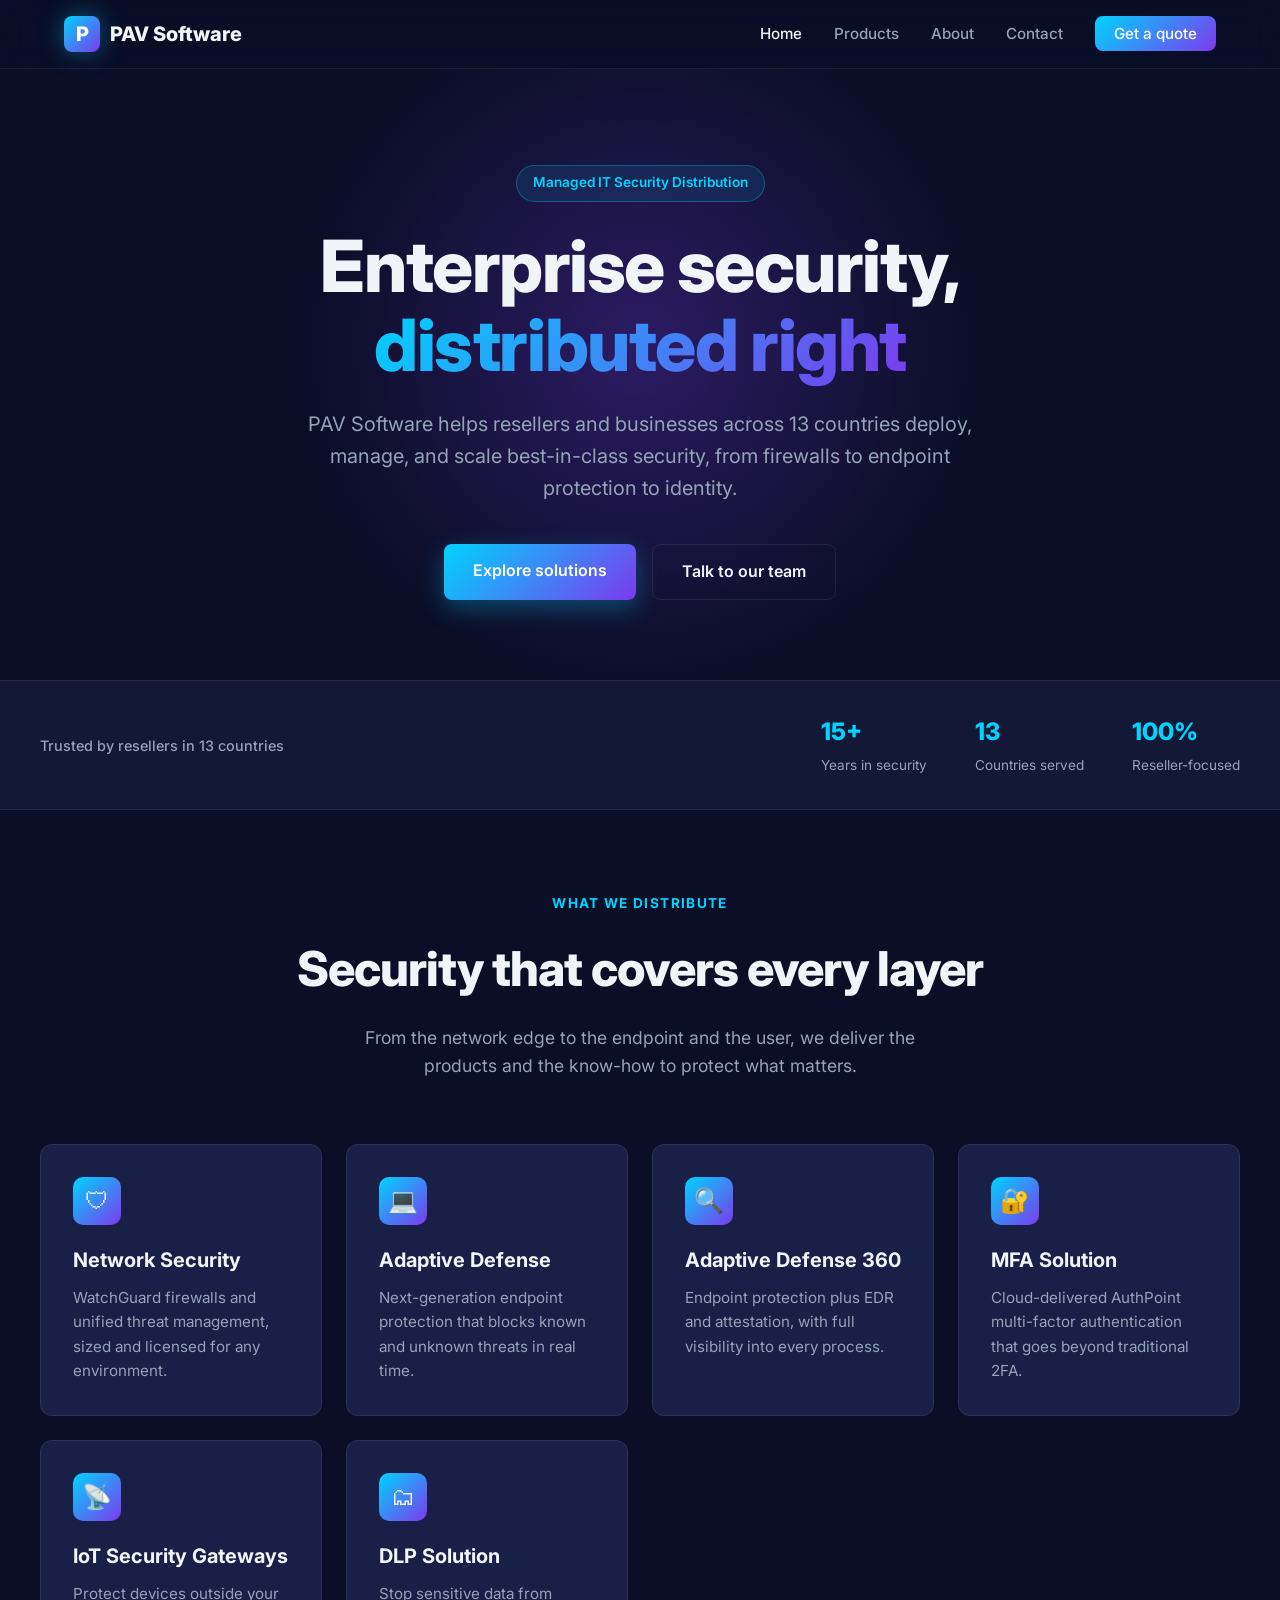
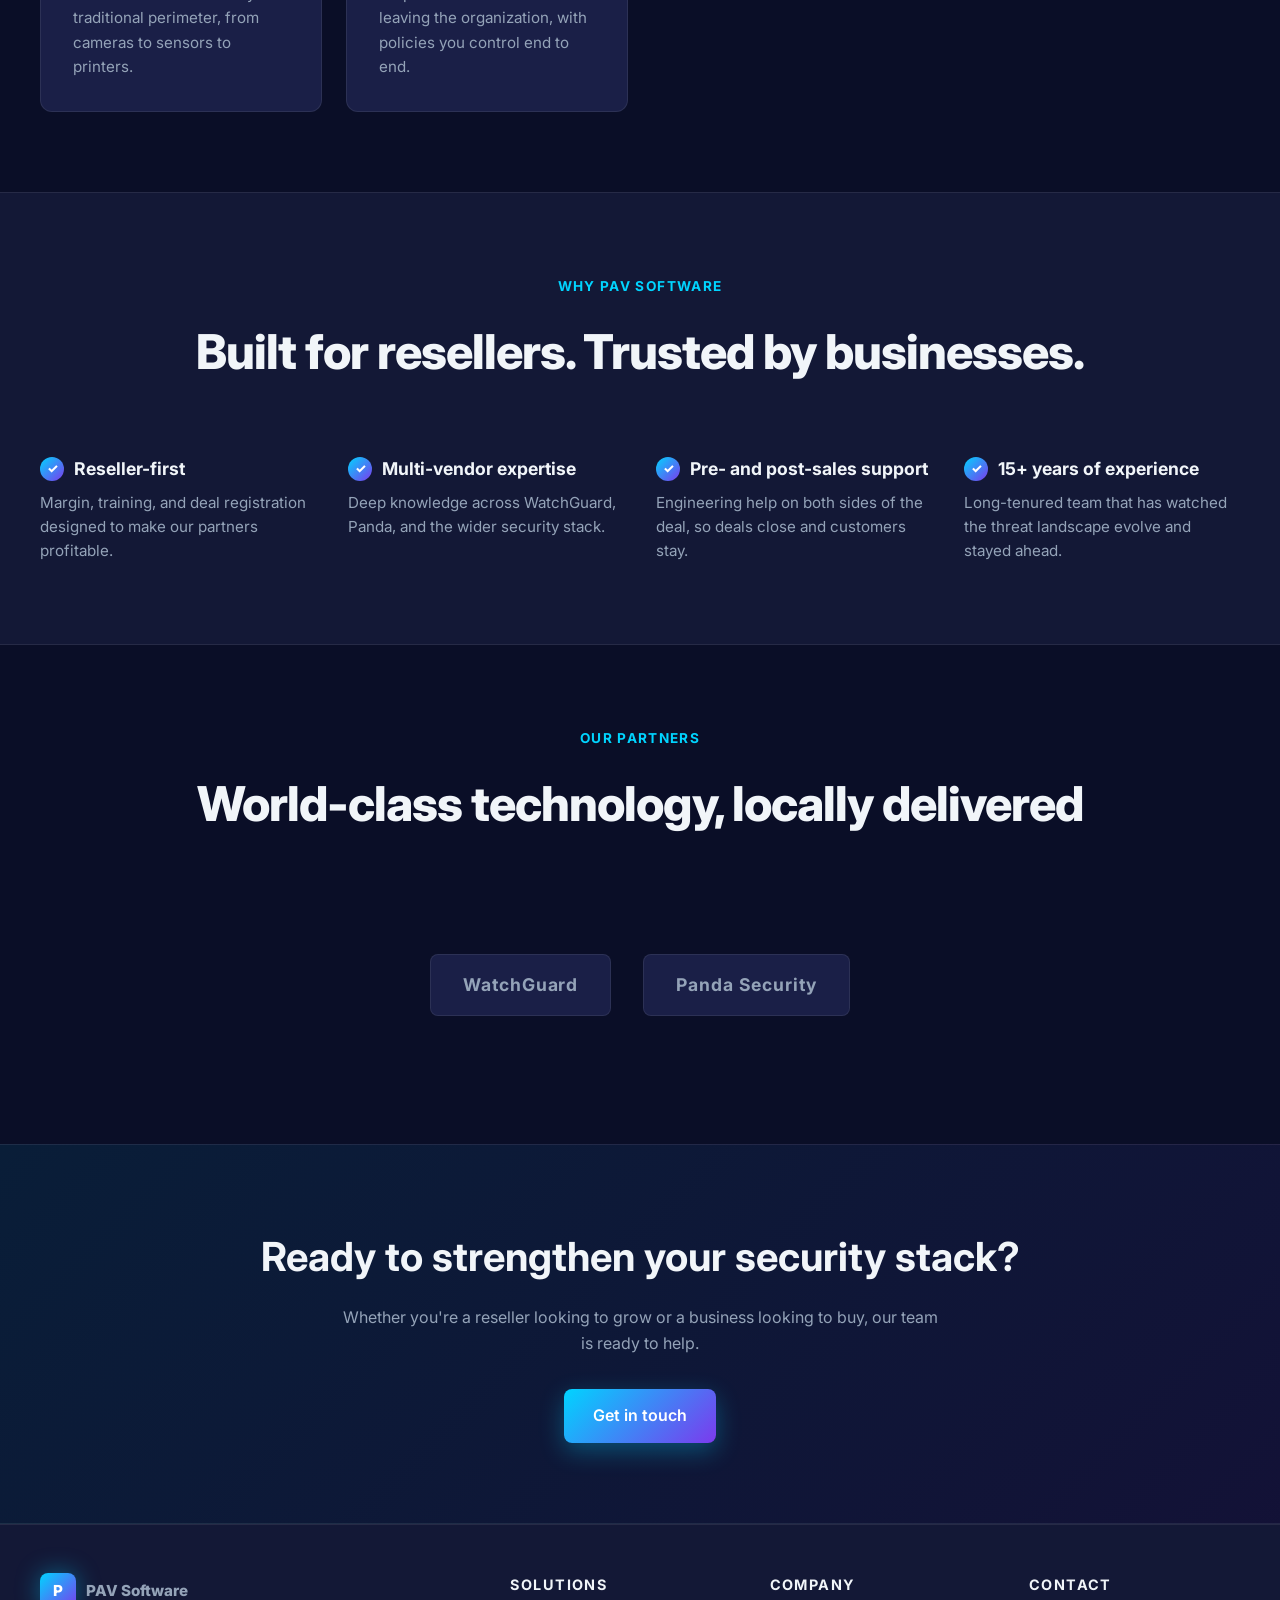
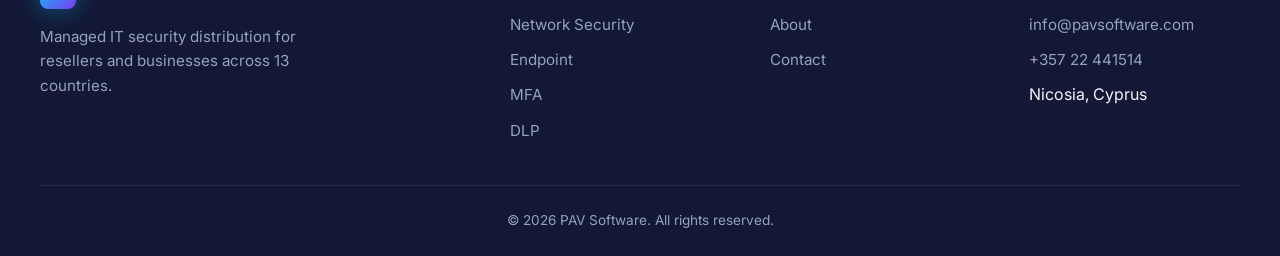
==== index.html @ 7cd7a6ce "Add home page" ====
<!DOCTYPE html><html lang="en"><head><meta charset="UTF-8"><meta name="viewport" content="width=device-width,initial-scale=1.0"><title>PAV Software - Enterprise Security Distribution</title><meta name="description" content="PAV Software is a managed IT security distributor helping resellers deliver world-class protection to businesses across 13 countries."><link rel="preconnect" href="https://fonts.googleapis.com"><link rel="preconnect" href="https://fonts.gstatic.com" crossorigin><link href="https://fonts.googleapis.com/css2?family=Inter:wght@400;500;600;700;800&display=swap" rel="stylesheet"><link rel="stylesheet" href="assets/style.css"></head><body><nav class="nav"><div class="nav-inner"><a href="index.html" class="brand"><span class="brand-mark">P</span><span>PAV Software</span></a><button class="nav-toggle" aria-label="Toggle menu">☰</button><ul class="nav-links"><li><a href="index.html" class="active">Home</a></li><li><a href="products.html">Products</a></li><li><a href="about.html">About</a></li><li><a href="contact.html">Contact</a></li><li><a href="contact.html" class="nav-cta">Get a quote</a></li></ul></div></nav><header class="hero"><div class="hero-content"><span class="hero-eyebrow">Managed IT Security Distribution</span><h1>Enterprise security, <span class="grad">distributed right</span></h1><p>PAV Software helps resellers and businesses across 13 countries deploy, manage, and scale best-in-class security, from firewalls to endpoint protection to identity.</p><div class="hero-cta"><a href="products.html" class="btn btn-primary">Explore solutions</a><a href="contact.html" class="btn btn-secondary">Talk to our team</a></div></div></header><section class="trust"><div class="trust-inner"><span class="trust-label">Trusted by resellers in 13 countries</span><div class="trust-stats"><div class="trust-stat"><strong>15+</strong><span>Years in security</span></div><div class="trust-stat"><strong>13</strong><span>Countries served</span></div><div class="trust-stat"><strong>100%</strong><span>Reseller-focused</span></div></div></div></section><section class="section"><div class="section-inner"><div class="section-head"><span class="section-eyebrow">What we distribute</span><h2>Security that covers every layer</h2><p class="section-sub">From the network edge to the endpoint and the user, we deliver the products and the know-how to protect what matters.</p></div><div class="grid"><div class="card"><div class="card-icon">🛡</div><h3>Network Security</h3><p>WatchGuard firewalls and unified threat management, sized and licensed for any environment.</p></div><div class="card"><div class="card-icon">💻</div><h3>Adaptive Defense</h3><p>Next-generation endpoint protection that blocks known and unknown threats in real time.</p></div><div class="card"><div class="card-icon">🔍</div><h3>Adaptive Defense 360</h3><p>Endpoint protection plus EDR and attestation, with full visibility into every process.</p></div><div class="card"><div class="card-icon">🔐</div><h3>MFA Solution</h3><p>Cloud-delivered AuthPoint multi-factor authentication that goes beyond traditional 2FA.</p></div><div class="card"><div class="card-icon">📡</div><h3>IoT Security Gateways</h3><p>Protect devices outside your traditional perimeter, from cameras to sensors to printers.</p></div><div class="card"><div class="card-icon">🗂</div><h3>DLP Solution</h3><p>Stop sensitive data from leaving the organization, with policies you control end to end.</p></div></div></div></section><section class="section why"><div class="section-inner"><div class="section-head"><span class="section-eyebrow">Why PAV Software</span><h2>Built for resellers. Trusted by businesses.</h2></div><div class="why-list"><div class="why-item"><h4><span class="check">✓</span> Reseller-first</h4><p>Margin, training, and deal registration designed to make our partners profitable.</p></div><div class="why-item"><h4><span class="check">✓</span> Multi-vendor expertise</h4><p>Deep knowledge across WatchGuard, Panda, and the wider security stack.</p></div><div class="why-item"><h4><span class="check">✓</span> Pre- and post-sales support</h4><p>Engineering help on both sides of the deal, so deals close and customers stay.</p></div><div class="why-item"><h4><span class="check">✓</span> 15+ years of experience</h4><p>Long-tenured team that has watched the threat landscape evolve and stayed ahead.</p></div></div></div></section><section class="section"><div class="section-inner"><div class="section-head"><span class="section-eyebrow">Our partners</span><h2>World-class technology, locally delivered</h2></div><div class="partners"><div class="partner">WatchGuard</div><div class="partner">Panda Security</div></div></div></section><section class="cta-banner"><h2>Ready to strengthen your security stack?</h2><p>Whether you're a reseller looking to grow or a business looking to buy, our team is ready to help.</p><a href="contact.html" class="btn btn-primary">Get in touch</a></section><footer class="footer"><div class="footer-inner"><div class="footer-brand"><a href="index.html" class="brand"><span class="brand-mark">P</span><span>PAV Software</span></a><p>Managed IT security distribution for resellers and businesses across 13 countries.</p></div><div><h4>Solutions</h4><ul><li><a href="products.html#network">Network Security</a></li><li><a href="products.html#endpoint">Endpoint</a></li><li><a href="products.html#mfa">MFA</a></li><li><a href="products.html#dlp">DLP</a></li></ul></div><div><h4>Company</h4><ul><li><a href="about.html">About</a></li><li><a href="contact.html">Contact</a></li></ul></div><div><h4>Contact</h4><ul><li><a href="mailto:info@pavsoftware.com">info@pavsoftware.com</a></li><li><a href="tel:+35722441514">+357 22 441514</a></li><li>Nicosia, Cyprus</li></ul></div></div><div class="footer-bottom">© 2026 PAV Software. All rights reserved.</div></footer><script src="assets/script.js"></script></body></html>
---- assets/style.css ----
:root{--bg:#0a0e27;--bg2:#131836;--surface:#1a1f47;--primary:#00d4ff;--secondary:#7c3aed;--accent:#ff3d8a;--text:#f1f5f9;--muted:#94a3b8;--border:rgba(255,255,255,.08);--gradient:linear-gradient(135deg,#00d4ff 0%,#7c3aed 100%);--radius:12px}*{box-sizing:border-box;margin:0;padding:0}html{scroll-behavior:smooth}body{font-family:Inter,-apple-system,BlinkMacSystemFont,sans-serif;background:var(--bg);color:var(--text);line-height:1.6;overflow-x:hidden}a{color:var(--primary);text-decoration:none;transition:color .2s}a:hover{color:var(--secondary)}.nav{position:sticky;top:0;z-index:100;background:rgba(10,14,39,.85);backdrop-filter:blur(12px);border-bottom:1px solid var(--border)}.nav-inner{max-width:1200px;margin:0 auto;padding:1rem 1.5rem;display:flex;align-items:center;justify-content:space-between}.brand{display:flex;align-items:center;gap:.6rem;font-weight:800;font-size:1.25rem;color:var(--text)}.brand-mark{width:36px;height:36px;background:var(--gradient);border-radius:8px;display:grid;place-items:center;font-weight:800;color:#fff;box-shadow:0 0 24px rgba(0,212,255,.4)}.nav-links{display:flex;gap:2rem;align-items:center;list-style:none}.nav-links a{color:var(--muted);font-weight:500;font-size:.95rem;transition:color .2s}.nav-links a:hover,.nav-links a.active{color:var(--text)}.nav-cta{background:var(--gradient);color:#fff!important;padding:.5rem 1.2rem;border-radius:8px;font-weight:600}.nav-toggle{display:none;background:none;border:none;color:var(--text);font-size:1.5rem;cursor:pointer}.hero{position:relative;padding:6rem 1.5rem 5rem;text-align:center;overflow:hidden}.hero::before{content:'';position:absolute;top:-20%;left:50%;transform:translateX(-50%);width:800px;height:800px;background:radial-gradient(circle,rgba(124,58,237,.3) 0%,transparent 60%);z-index:0}.hero-content{position:relative;z-index:1;max-width:900px;margin:0 auto}.hero-eyebrow{display:inline-block;padding:.4rem 1rem;background:rgba(0,212,255,.1);border:1px solid rgba(0,212,255,.3);border-radius:999px;font-size:.85rem;font-weight:600;color:var(--primary);margin-bottom:1.5rem}.hero h1{font-size:clamp(2.5rem,6vw,4.5rem);font-weight:800;line-height:1.1;letter-spacing:-.02em;margin-bottom:1.5rem}.hero h1 .grad{background:var(--gradient);-webkit-background-clip:text;-webkit-text-fill-color:transparent;background-clip:text}.hero p{font-size:1.25rem;color:var(--muted);max-width:700px;margin:0 auto 2.5rem}.hero-cta{display:flex;gap:1rem;justify-content:center;flex-wrap:wrap}.btn{display:inline-block;padding:.9rem 1.8rem;border-radius:8px;font-weight:600;font-size:1rem;transition:transform .2s,box-shadow .2s;cursor:pointer;border:none}.btn-primary{background:var(--gradient);color:#fff;box-shadow:0 8px 24px rgba(0,212,255,.3)}.btn-primary:hover{transform:translateY(-2px);color:#fff}.btn-secondary{background:0 0;color:var(--text);border:1px solid var(--border)}.btn-secondary:hover{background:var(--surface);color:var(--text)}.trust{padding:2rem 1.5rem;border-top:1px solid var(--border);border-bottom:1px solid var(--border);background:var(--bg2)}.trust-inner{max-width:1200px;margin:0 auto;display:flex;justify-content:space-between;align-items:center;flex-wrap:wrap;gap:1.5rem}.trust-label{color:var(--muted);font-size:.9rem;font-weight:500}.trust-stats{display:flex;gap:3rem;flex-wrap:wrap}.trust-stat strong{color:var(--primary);font-size:1.5rem;font-weight:800;display:block}.trust-stat span{color:var(--muted);font-size:.85rem}.section{padding:5rem 1.5rem}.section-inner{max-width:1200px;margin:0 auto}.section-head{text-align:center;margin-bottom:4rem}.section-eyebrow{display:inline-block;font-size:.85rem;font-weight:700;color:var(--primary);text-transform:uppercase;letter-spacing:.1em;margin-bottom:1rem}.section h2{font-size:clamp(2rem,4vw,3rem);font-weight:800;letter-spacing:-.02em;margin-bottom:1rem}.section-sub{font-size:1.1rem;color:var(--muted);max-width:600px;margin:0 auto}.grid{display:grid;grid-template-columns:repeat(auto-fit,minmax(280px,1fr));gap:1.5rem}.card{background:var(--surface);border:1px solid var(--border);border-radius:var(--radius);padding:2rem;transition:transform .2s,border-color .2s}.card:hover{transform:translateY(-4px);border-color:rgba(0,212,255,.3)}.card-icon{width:48px;height:48px;background:var(--gradient);border-radius:10px;display:grid;place-items:center;font-size:1.5rem;margin-bottom:1.2rem}.card h3{font-size:1.25rem;margin-bottom:.6rem}.card p{color:var(--muted);font-size:.95rem}.why{background:var(--bg2);border-top:1px solid var(--border);border-bottom:1px solid var(--border)}.why-list{display:grid;grid-template-columns:repeat(auto-fit,minmax(220px,1fr));gap:2rem}.why-item h4{font-size:1.1rem;margin-bottom:.5rem;display:flex;align-items:center;gap:.6rem}.why-item .check{width:24px;height:24px;background:var(--gradient);border-radius:50%;display:inline-grid;place-items:center;color:#fff;font-size:.8rem;font-weight:800;flex-shrink:0}.why-item p{color:var(--muted);font-size:.95rem}.partners{display:flex;gap:2rem;justify-content:center;align-items:center;flex-wrap:wrap;padding:3rem 0}.partner{padding:1rem 2rem;background:var(--surface);border:1px solid var(--border);border-radius:8px;font-weight:700;font-size:1.1rem;color:var(--muted);letter-spacing:.05em}.cta-banner{padding:5rem 1.5rem;text-align:center;background:linear-gradient(135deg,rgba(0,212,255,.08),rgba(124,58,237,.08));border-top:1px solid var(--border);border-bottom:1px solid var(--border)}.cta-banner h2{font-size:clamp(1.8rem,4vw,2.5rem);margin-bottom:1rem}.cta-banner p{color:var(--muted);max-width:600px;margin:0 auto 2rem}.footer{background:var(--bg2);border-top:1px solid var(--border);padding:3rem 1.5rem 1.5rem}.footer-inner{max-width:1200px;margin:0 auto;display:grid;grid-template-columns:2fr 1fr 1fr 1fr;gap:3rem;margin-bottom:2rem}.footer-brand p{color:var(--muted);margin-top:1rem;max-width:300px;font-size:.95rem}.footer h4{font-size:.9rem;text-transform:uppercase;letter-spacing:.1em;margin-bottom:1rem;color:var(--text)}.footer ul{list-style:none}.footer li{margin-bottom:.6rem}.footer a{color:var(--muted);font-size:.95rem}.footer a:hover{color:var(--primary)}.footer-bottom{max-width:1200px;margin:0 auto;padding-top:1.5rem;border-top:1px solid var(--border);text-align:center;color:var(--muted);font-size:.85rem}.page-header{padding:5rem 1.5rem 3rem;text-align:center;background:linear-gradient(180deg,var(--bg2) 0%,var(--bg) 100%);border-bottom:1px solid var(--border)}.page-header h1{font-size:clamp(2.2rem,5vw,3.5rem);font-weight:800;letter-spacing:-.02em;margin-bottom:1rem}.page-header p{color:var(--muted);max-width:700px;margin:0 auto;font-size:1.1rem}.contact-grid{display:grid;grid-template-columns:1fr 1fr;gap:3rem;align-items:start}.contact-info{display:flex;flex-direction:column;gap:1.5rem}.contact-item{display:flex;gap:1rem;align-items:flex-start;padding:1.2rem;background:var(--surface);border:1px solid var(--border);border-radius:var(--radius)}.contact-icon{width:40px;height:40px;background:var(--gradient);border-radius:8px;display:grid;place-items:center;flex-shrink:0}.contact-item h4{font-size:.95rem;margin-bottom:.3rem}.contact-item p{color:var(--muted);font-size:.9rem}.contact-form{background:var(--surface);border:1px solid var(--border);border-radius:var(--radius);padding:2rem}.form-group{margin-bottom:1.2rem}.form-group label{display:block;font-size:.9rem;font-weight:500;margin-bottom:.4rem;color:var(--muted)}.form-group input,.form-group textarea,.form-group select{width:100%;padding:.7rem .9rem;background:var(--bg);border:1px solid var(--border);border-radius:8px;color:var(--text);font-family:inherit;font-size:.95rem;transition:border-color .2s}.form-group input:focus,.form-group textarea:focus,.form-group select:focus{outline:0;border-color:var(--primary)}.form-group textarea{min-height:120px;resize:vertical}.form-submit{width:100%}.about-grid{display:grid;grid-template-columns:1fr 1fr;gap:3rem;align-items:center}.about-text h2{font-size:2.2rem;margin-bottom:1.5rem}.about-text p{color:var(--muted);margin-bottom:1rem}.about-stats{display:grid;grid-template-columns:1fr 1fr;gap:1rem;margin-top:2rem}.about-stat{padding:1.5rem;background:var(--surface);border:1px solid var(--border);border-radius:var(--radius);text-align:center}.about-stat strong{display:block;font-size:2rem;font-weight:800;background:var(--gradient);-webkit-background-clip:text;-webkit-text-fill-color:transparent;background-clip:text}.about-stat span{color:var(--muted);font-size:.9rem}.values-grid{display:grid;grid-template-columns:repeat(auto-fit,minmax(220px,1fr));gap:1.5rem}.value{text-align:center;padding:2rem 1.5rem}.value-icon{width:60px;height:60px;background:var(--gradient);border-radius:50%;display:grid;place-items:center;margin:0 auto 1rem;font-size:1.5rem}.value h4{margin-bottom:.5rem}.value p{color:var(--muted);font-size:.9rem}@media (max-width:768px){.nav-links{display:none;position:absolute;top:100%;left:0;right:0;background:var(--bg2);flex-direction:column;padding:1rem;gap:1rem;border-bottom:1px solid var(--border)}.nav-links.open{display:flex}.nav-toggle{display:block}.footer-inner{grid-template-columns:1fr 1fr}.contact-grid{grid-template-columns:1fr}.about-grid{grid-template-columns:1fr}}
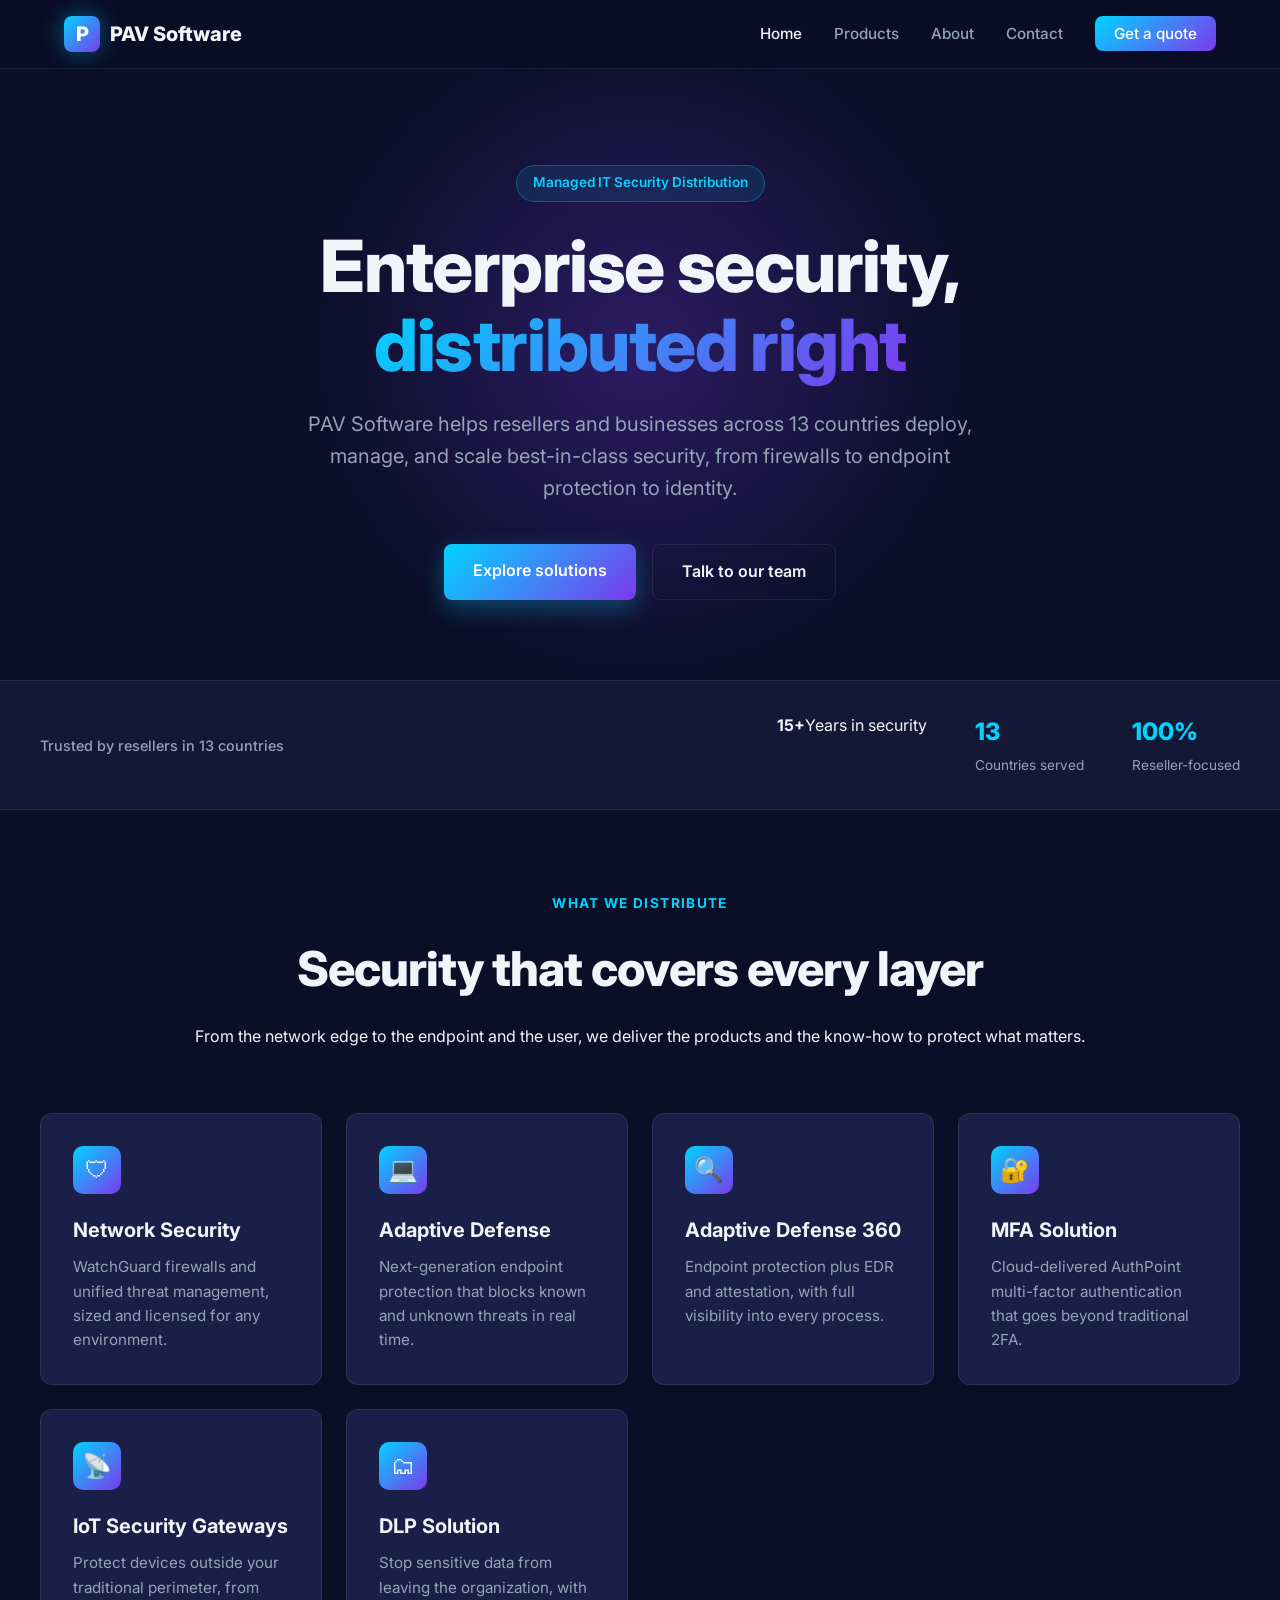
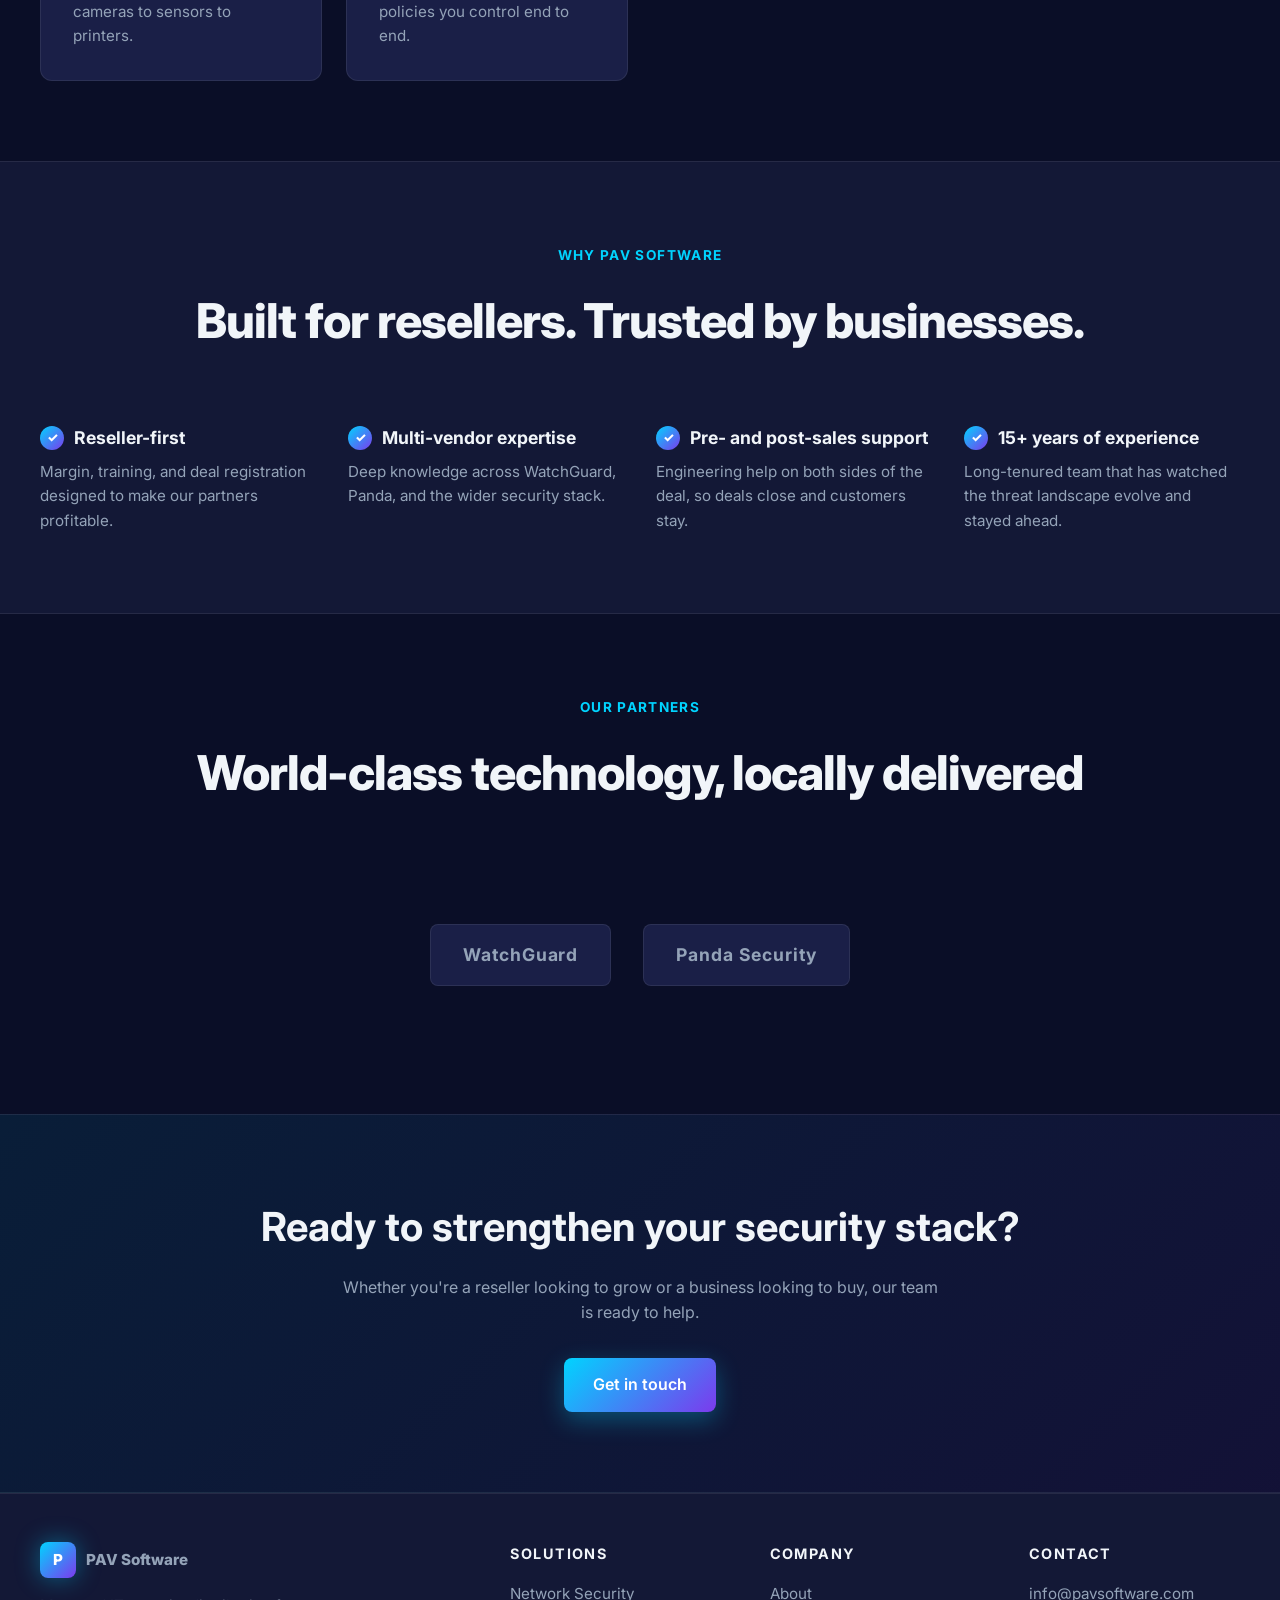
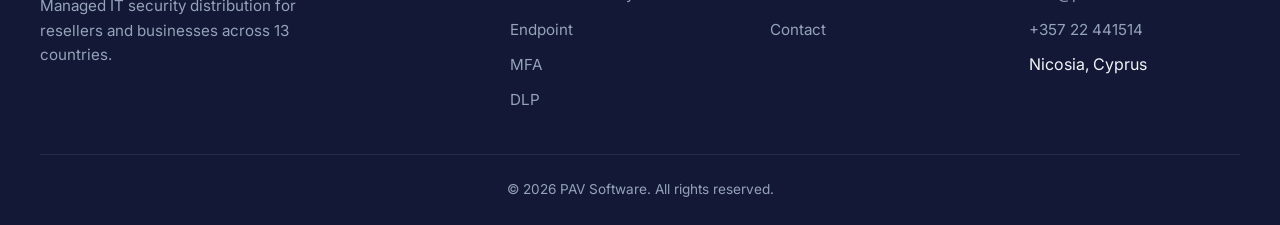
==== commit 9022c45b: "Add chat widget to index.html" ====
--- a/index.html
+++ b/index.html
@@ -1 +1,2 @@
-<!DOCTYPE html><html lang="en"><head><meta charset="UTF-8"><meta name="viewport" content="width=device-width,initial-scale=1.0"><title>PAV Software - Enterprise Security Distribution</title><meta name="description" content="PAV Software is a managed IT security distributor helping resellers deliver world-class protection to businesses across 13 countries."><link rel="preconnect" href="https://fonts.googleapis.com"><link rel="preconnect" href="https://fonts.gstatic.com" crossorigin><link href="https://fonts.googleapis.com/css2?family=Inter:wght@400;500;600;700;800&display=swap" rel="stylesheet"><link rel="stylesheet" href="assets/style.css"></head><body><nav class="nav"><div class="nav-inner"><a href="index.html" class="brand"><span class="brand-mark">P</span><span>PAV Software</span></a><button class="nav-toggle" aria-label="Toggle menu">☰</button><ul class="nav-links"><li><a href="index.html" class="active">Home</a></li><li><a href="products.html">Products</a></li><li><a href="about.html">About</a></li><li><a href="contact.html">Contact</a></li><li><a href="contact.html" class="nav-cta">Get a quote</a></li></ul></div></nav><header class="hero"><div class="hero-content"><span class="hero-eyebrow">Managed IT Security Distribution</span><h1>Enterprise security, <span class="grad">distributed right</span></h1><p>PAV Software helps resellers and businesses across 13 countries deploy, manage, and scale best-in-class security, from firewalls to endpoint protection to identity.</p><div class="hero-cta"><a href="products.html" class="btn btn-primary">Explore solutions</a><a href="contact.html" class="btn btn-secondary">Talk to our team</a></div></div></header><section class="trust"><div class="trust-inner"><span class="trust-label">Trusted by resellers in 13 countries</span><div class="trust-stats"><div class="trust-stat"><strong>15+</strong><span>Years in security</span></div><div class="trust-stat"><strong>13</strong><span>Countries served</span></div><div class="trust-stat"><strong>100%</strong><span>Reseller-focused</span></div></div></div></section><section class="section"><div class="section-inner"><div class="section-head"><span class="section-eyebrow">What we distribute</span><h2>Security that covers every layer</h2><p class="section-sub">From the network edge to the endpoint and the user, we deliver the products and the know-how to protect what matters.</p></div><div class="grid"><div class="card"><div class="card-icon">🛡</div><h3>Network Security</h3><p>WatchGuard firewalls and unified threat management, sized and licensed for any environment.</p></div><div class="card"><div class="card-icon">💻</div><h3>Adaptive Defense</h3><p>Next-generation endpoint protection that blocks known and unknown threats in real time.</p></div><div class="card"><div class="card-icon">🔍</div><h3>Adaptive Defense 360</h3><p>Endpoint protection plus EDR and attestation, with full visibility into every process.</p></div><div class="card"><div class="card-icon">🔐</div><h3>MFA Solution</h3><p>Cloud-delivered AuthPoint multi-factor authentication that goes beyond traditional 2FA.</p></div><div class="card"><div class="card-icon">📡</div><h3>IoT Security Gateways</h3><p>Protect devices outside your traditional perimeter, from cameras to sensors to printers.</p></div><div class="card"><div class="card-icon">🗂</div><h3>DLP Solution</h3><p>Stop sensitive data from leaving the organization, with policies you control end to end.</p></div></div></div></section><section class="section why"><div class="section-inner"><div class="section-head"><span class="section-eyebrow">Why PAV Software</span><h2>Built for resellers. Trusted by businesses.</h2></div><div class="why-list"><div class="why-item"><h4><span class="check">✓</span> Reseller-first</h4><p>Margin, training, and deal registration designed to make our partners profitable.</p></div><div class="why-item"><h4><span class="check">✓</span> Multi-vendor expertise</h4><p>Deep knowledge across WatchGuard, Panda, and the wider security stack.</p></div><div class="why-item"><h4><span class="check">✓</span> Pre- and post-sales support</h4><p>Engineering help on both sides of the deal, so deals close and customers stay.</p></div><div class="why-item"><h4><span class="check">✓</span> 15+ years of experience</h4><p>Long-tenured team that has watched the threat landscape evolve and stayed ahead.</p></div></div></div></section><section class="section"><div class="section-inner"><div class="section-head"><span class="section-eyebrow">Our partners</span><h2>World-class technology, locally delivered</h2></div><div class="partners"><div class="partner">WatchGuard</div><div class="partner">Panda Security</div></div></div></section><section class="cta-banner"><h2>Ready to strengthen your security stack?</h2><p>Whether you're a reseller looking to grow or a business looking to buy, our team is ready to help.</p><a href="contact.html" class="btn btn-primary">Get in touch</a></section><footer class="footer"><div class="footer-inner"><div class="footer-brand"><a href="index.html" class="brand"><span class="brand-mark">P</span><span>PAV Software</span></a><p>Managed IT security distribution for resellers and businesses across 13 countries.</p></div><div><h4>Solutions</h4><ul><li><a href="products.html#network">Network Security</a></li><li><a href="products.html#endpoint">Endpoint</a></li><li><a href="products.html#mfa">MFA</a></li><li><a href="products.html#dlp">DLP</a></li></ul></div><div><h4>Company</h4><ul><li><a href="about.html">About</a></li><li><a href="contact.html">Contact</a></li></ul></div><div><h4>Contact</h4><ul><li><a href="mailto:info@pavsoftware.com">info@pavsoftware.com</a></li><li><a href="tel:+35722441514">+357 22 441514</a></li><li>Nicosia, Cyprus</li></ul></div></div><div class="footer-bottom">© 2026 PAV Software. All rights reserved.</div></footer><script src="assets/script.js"></script></body></html>+<!DOCTYPE html><html lang="en"><head><meta charset="UTF-8"><meta name="viewport" content="width=device-width,initial-scale=1.0"><title>PAV Software - Enterprise Security Distribution</title><meta name="description" content="PAV Software is a managed IT security distributor helping resellers deliver world-class protection to businesses across 13 countries."><link rel="preconnect" href="https://fonts.googleapis.com"><link rel="preconnect" href="https://fonts.gstatic.com" crossorigin><link href="https://fonts.googleapis.com/css2?family=Inter:wght@400;500;600;700;800&display=swap" rel="stylesheet"><link rel="stylesheet" href="assets/style.css"></head><body><nav class="nav"><div class="nav-inner"><a href="index.html" class="brand"><span class="brand-mark">P</span><span>PAV Software</span></a><button class="nav-toggle" aria-label="Toggle menu">☰</button><ul class="nav-links"><li><a href="index.html" class="active">Home</a></li><li><a href="products.html">Products</a></li><li><a href="about.html">About</a></li><li><a href="contact.html">Contact</a></li><li><a href="contact.html" class="nav-cta">Get a quote</a></li></ul></div></nav><header class="hero"><div class="hero-content"><span class="hero-eyebrow">Managed IT Security Distribution</span><h1>Enterprise security, <span class="grad">distributed right</span></h1><p>PAV Software helps resellers and businesses across 13 countries deploy, manage, and scale best-in-class security, from firewalls to endpoint protection to identity.</p><div class="hero-cta"><a href="products.html" class="btn btn-primary">Explore solutions</a><a href="contact.html" class="btn btn-secondary">Talk to our team</a></div></div></header><section class="trust"><div class="trust-inner"><span class="trust-label">Trusted by resellers in 13 countries</span><div class="trust-stats"><div class="trust-sta"><strong>15+</strong><span>Years in security</span></div><div class="trust-stat"><strong>13</strong><span>Countries served</span></div><div class="trust-stat"><strong>100%</strong><span>Reseller-focused</span></div></div></div></section><section class="section"><div class="section-inner"><div class="section-head"><span class="section-eyebrow">What we distribute</span><h2>Security that covers every layer</h2><p class="section-subi">From the network edge to the endpoint and the user, we deliver the products and the know-how to protect what matters.</p></div><div class="grid"><div class="card"><div class="card-icon">🛡</div><h3>Network Security</h3><p>WatchGuard firewalls and unified threat management, sized and licensed for any environment.</p></div><div class="card"><div class="card-icon">💻</div><h3>Adaptive Defense</h3><p>Next-generation endpoint protection that blocks known and unknown threats in real time.</p></div><div class="card"><div class="card-icon">🔍</div><h3>Adaptive Defense 360</h3><p>Endpoint protection plus EDR and attestation, with full visibility into every process.</p></div><div class="card"><div class="card-icon">🔐</div><h3>MFA Solution</h3><p>Cloud-delivered AuthPoint multi-factor authentication that goes beyond traditional 2FA.</p></div><div class="card"><div class="card-icon">📡</div><h3>IoT Security Gateways</h3><p>Protect devices outside your traditional perimeter, from cameras to sensors to printers.</p></div><div class="card"><div class="card-icon">🗂</div><h3>DLP Solution</h3><p>Stop sensitive data from leaving the organization, with policies you control end to end.</p></div></div></div></section><section class="section why"><div class="section-inner"><div class="section-head"><span class="section-eyebrow">Why PAV Software</span><h2>Built for resellers. Trusted by businesses.</h2></div><div class="why-list"><div class="why-item"><h4><span class="check">✓</span> Reseller-first</h4><p>Margin, training, and deal registration designed to make our partners profitable.</p></div><div class="why-item"><h4><span class="check">✓</span> Multi-vendor expertise</h4><p>Deep knowledge across WatchGuard, Panda, and the wider security stack.</p></div><div class="why-item"><h4><span class="check">✓</span> Pre- and post-sales support</h4><p>Engineering help on both sides of the deal, so deals close and customers stay.</p></div><div class="why-item"><h4><span class="check">✓</span> 15+ years of experience</h4><p>Long-tenured team that has watched the threat landscape evolve and stayed ahead.</p></div></div></div></section><section class="section"><div class="section-inner"><div class="section-head"><span class="section-eyebrow">Our partners</span><h2>World-class technology, locally delivered</h2></div><div class="partners"><div class="partner">WatchGuard</div><div class="partner">Panda Security</div></div></div></section><section class="cta-banner"><h2>Ready to strengthen your security stack?</h2><p>Whether you're a reseller looking to grow or a business looking to buy, our team is ready to help.</p><a href="contact.html" class="btn btn-primary">Get in touch</a></section><footer class="footer"><div class="footer-inner"><div class="footer-brand"><a href="index.html" class="brand"><span class="brand-mark">P</span><span>PAV Software</span></a><p>Managed IT security distribution for resellers and businesses across 13 countries.</p></div><div><h4>Solutions</h4><ul><li><a href="products.html#network">Network Security</a></li><li><a href="products.html#endpoint">Endpoint</a></li><li><a href="products.html#mfa">MFA</a></li><li><a href="products.html#dlp">DLP</a></li></ul></div><div><h4>Company</h4><ul><li><a href="about.html">About</a></li><li><a href="contact.html">Contact</a></ul></div><div><h4>Contact</h4><ul><li><a href="mailto:info@pavsoftware.com">info@pavsoftware.com</a></li><li><a href="tel++35722441514">+357 22 441514</a></li><li>Nicosia, Cyprus</li></ul></div></div><div class="footer-bottom">© 2026 PAV Software. All rights reserved.</div></footer><script src="assets/script.js"></script>
+<script src="assets/chat.js"></script></body></html>
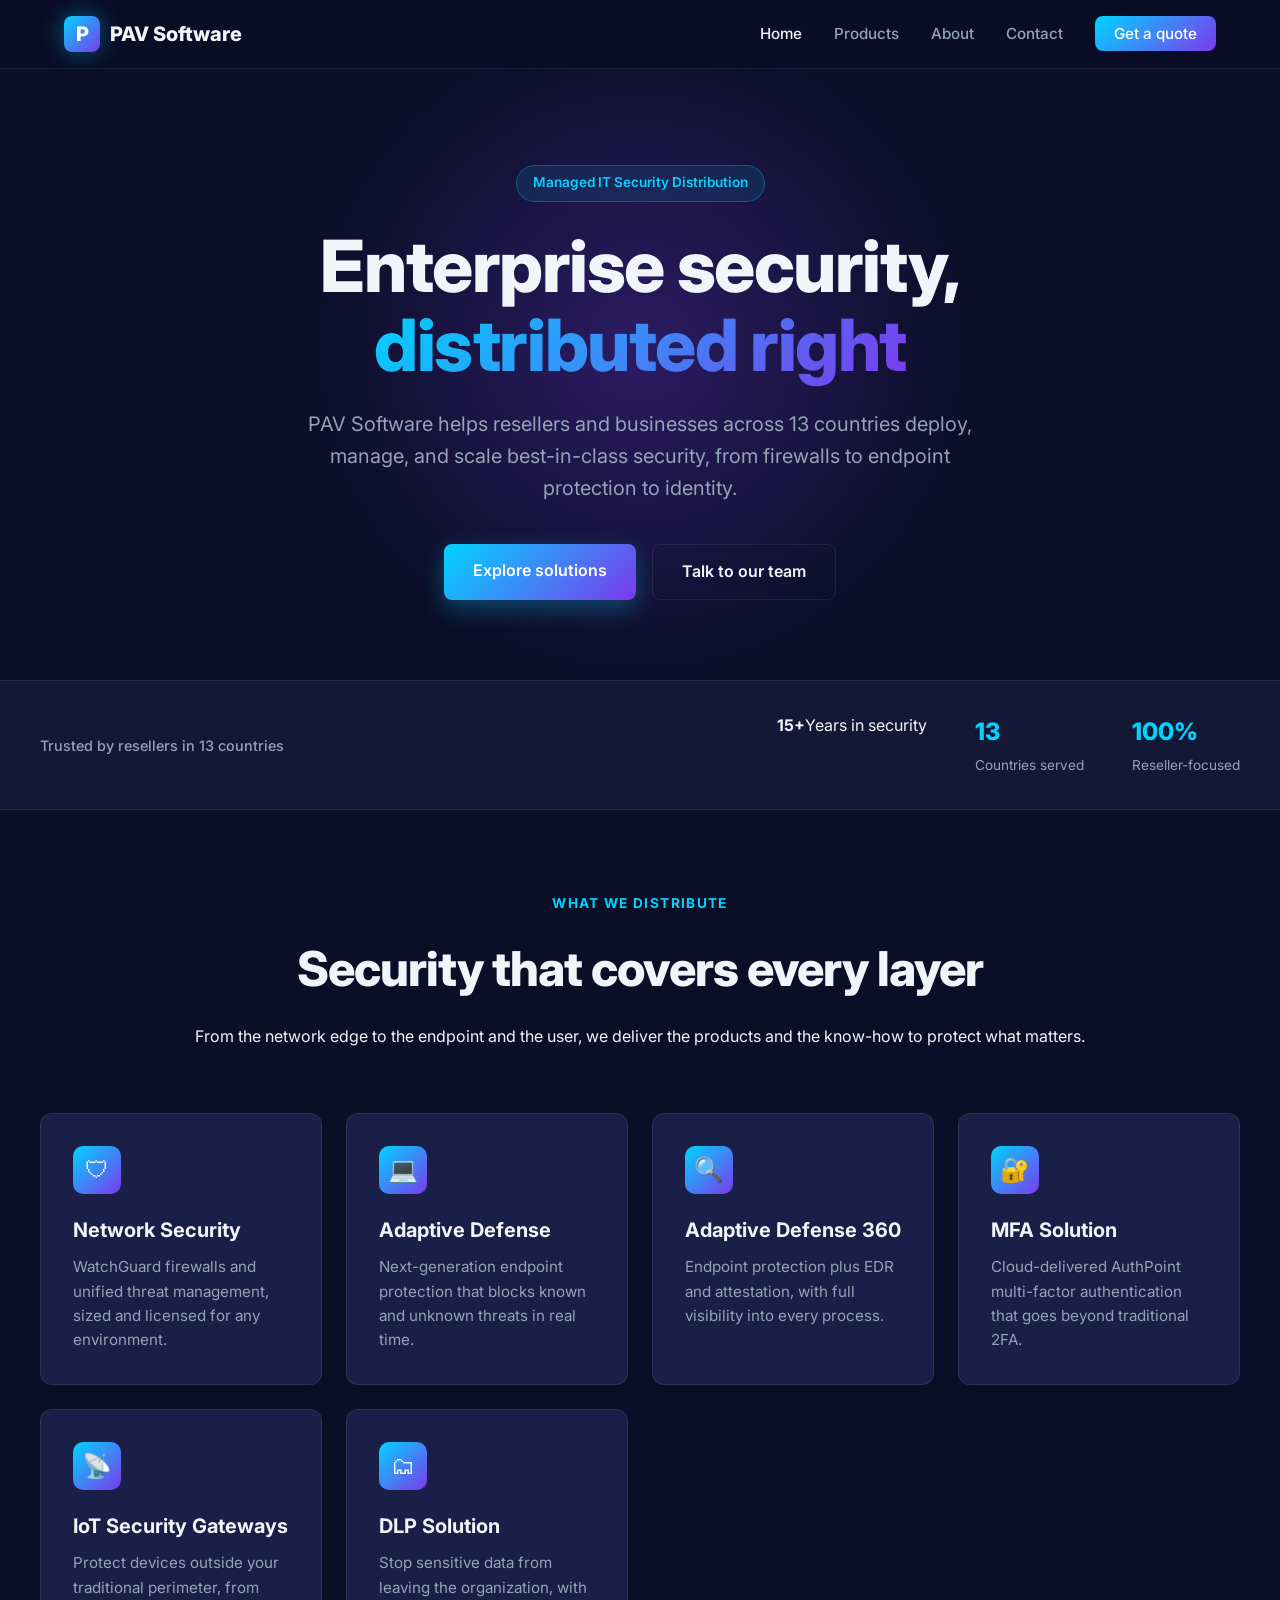
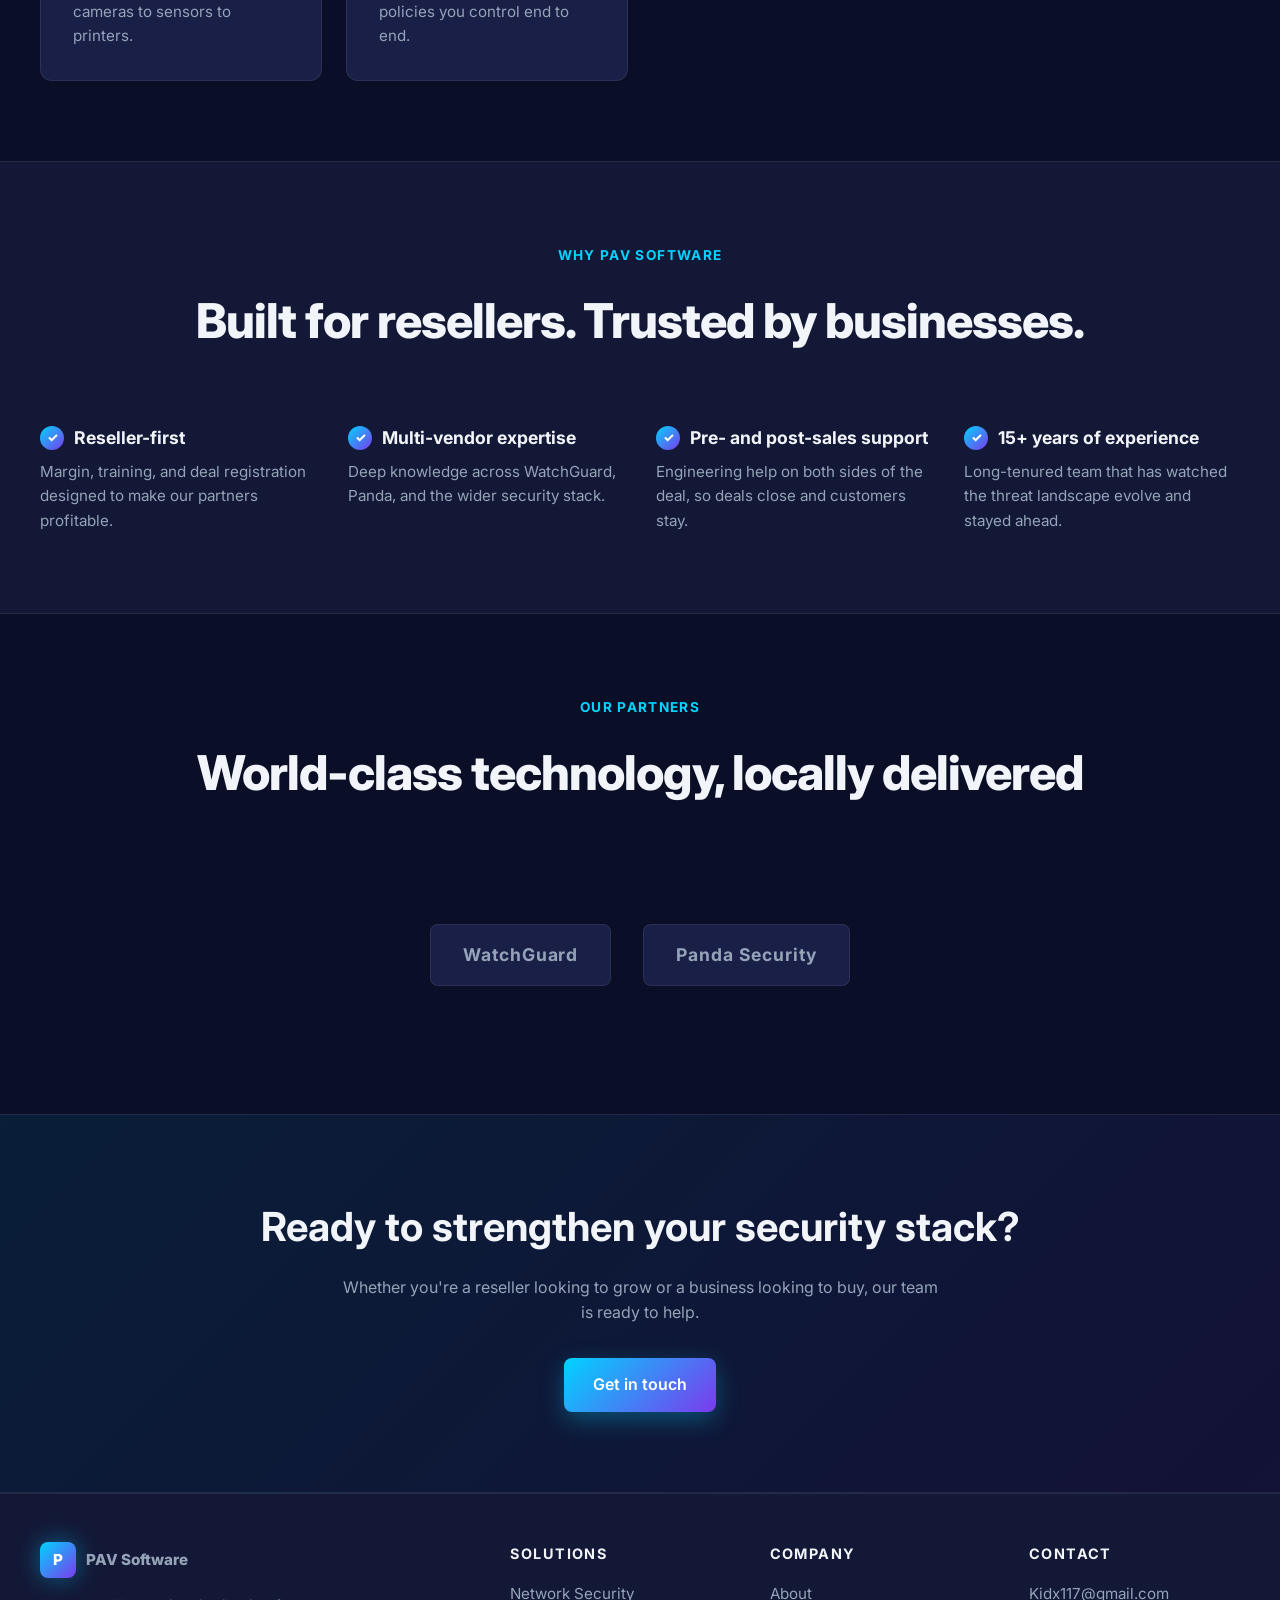
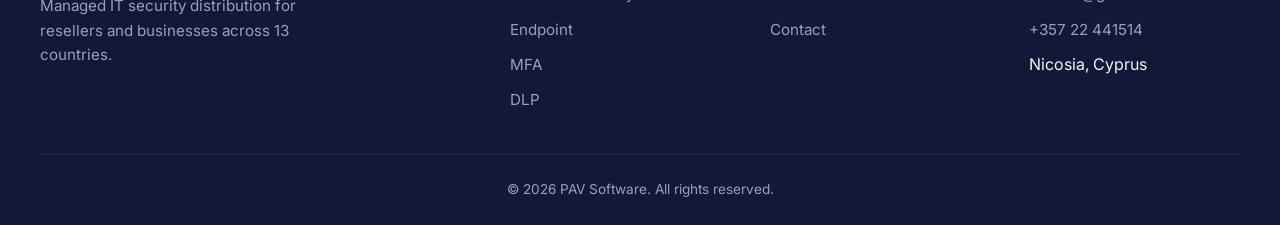
==== commit f406cd10: "Email change to Kidx117@gmail.com and drop phone/location" ====
--- a/index.html
+++ b/index.html
@@ -1,2 +1,2 @@
-<!DOCTYPE html><html lang="en"><head><meta charset="UTF-8"><meta name="viewport" content="width=device-width,initial-scale=1.0"><title>PAV Software - Enterprise Security Distribution</title><meta name="description" content="PAV Software is a managed IT security distributor helping resellers deliver world-class protection to businesses across 13 countries."><link rel="preconnect" href="https://fonts.googleapis.com"><link rel="preconnect" href="https://fonts.gstatic.com" crossorigin><link href="https://fonts.googleapis.com/css2?family=Inter:wght@400;500;600;700;800&display=swap" rel="stylesheet"><link rel="stylesheet" href="assets/style.css"></head><body><nav class="nav"><div class="nav-inner"><a href="index.html" class="brand"><span class="brand-mark">P</span><span>PAV Software</span></a><button class="nav-toggle" aria-label="Toggle menu">☰</button><ul class="nav-links"><li><a href="index.html" class="active">Home</a></li><li><a href="products.html">Products</a></li><li><a href="about.html">About</a></li><li><a href="contact.html">Contact</a></li><li><a href="contact.html" class="nav-cta">Get a quote</a></li></ul></div></nav><header class="hero"><div class="hero-content"><span class="hero-eyebrow">Managed IT Security Distribution</span><h1>Enterprise security, <span class="grad">distributed right</span></h1><p>PAV Software helps resellers and businesses across 13 countries deploy, manage, and scale best-in-class security, from firewalls to endpoint protection to identity.</p><div class="hero-cta"><a href="products.html" class="btn btn-primary">Explore solutions</a><a href="contact.html" class="btn btn-secondary">Talk to our team</a></div></div></header><section class="trust"><div class="trust-inner"><span class="trust-label">Trusted by resellers in 13 countries</span><div class="trust-stats"><div class="trust-sta"><strong>15+</strong><span>Years in security</span></div><div class="trust-stat"><strong>13</strong><span>Countries served</span></div><div class="trust-stat"><strong>100%</strong><span>Reseller-focused</span></div></div></div></section><section class="section"><div class="section-inner"><div class="section-head"><span class="section-eyebrow">What we distribute</span><h2>Security that covers every layer</h2><p class="section-subi">From the network edge to the endpoint and the user, we deliver the products and the know-how to protect what matters.</p></div><div class="grid"><div class="card"><div class="card-icon">🛡</div><h3>Network Security</h3><p>WatchGuard firewalls and unified threat management, sized and licensed for any environment.</p></div><div class="card"><div class="card-icon">💻</div><h3>Adaptive Defense</h3><p>Next-generation endpoint protection that blocks known and unknown threats in real time.</p></div><div class="card"><div class="card-icon">🔍</div><h3>Adaptive Defense 360</h3><p>Endpoint protection plus EDR and attestation, with full visibility into every process.</p></div><div class="card"><div class="card-icon">🔐</div><h3>MFA Solution</h3><p>Cloud-delivered AuthPoint multi-factor authentication that goes beyond traditional 2FA.</p></div><div class="card"><div class="card-icon">📡</div><h3>IoT Security Gateways</h3><p>Protect devices outside your traditional perimeter, from cameras to sensors to printers.</p></div><div class="card"><div class="card-icon">🗂</div><h3>DLP Solution</h3><p>Stop sensitive data from leaving the organization, with policies you control end to end.</p></div></div></div></section><section class="section why"><div class="section-inner"><div class="section-head"><span class="section-eyebrow">Why PAV Software</span><h2>Built for resellers. Trusted by businesses.</h2></div><div class="why-list"><div class="why-item"><h4><span class="check">✓</span> Reseller-first</h4><p>Margin, training, and deal registration designed to make our partners profitable.</p></div><div class="why-item"><h4><span class="check">✓</span> Multi-vendor expertise</h4><p>Deep knowledge across WatchGuard, Panda, and the wider security stack.</p></div><div class="why-item"><h4><span class="check">✓</span> Pre- and post-sales support</h4><p>Engineering help on both sides of the deal, so deals close and customers stay.</p></div><div class="why-item"><h4><span class="check">✓</span> 15+ years of experience</h4><p>Long-tenured team that has watched the threat landscape evolve and stayed ahead.</p></div></div></div></section><section class="section"><div class="section-inner"><div class="section-head"><span class="section-eyebrow">Our partners</span><h2>World-class technology, locally delivered</h2></div><div class="partners"><div class="partner">WatchGuard</div><div class="partner">Panda Security</div></div></div></section><section class="cta-banner"><h2>Ready to strengthen your security stack?</h2><p>Whether you're a reseller looking to grow or a business looking to buy, our team is ready to help.</p><a href="contact.html" class="btn btn-primary">Get in touch</a></section><footer class="footer"><div class="footer-inner"><div class="footer-brand"><a href="index.html" class="brand"><span class="brand-mark">P</span><span>PAV Software</span></a><p>Managed IT security distribution for resellers and businesses across 13 countries.</p></div><div><h4>Solutions</h4><ul><li><a href="products.html#network">Network Security</a></li><li><a href="products.html#endpoint">Endpoint</a></li><li><a href="products.html#mfa">MFA</a></li><li><a href="products.html#dlp">DLP</a></li></ul></div><div><h4>Company</h4><ul><li><a href="about.html">About</a></li><li><a href="contact.html">Contact</a></ul></div><div><h4>Contact</h4><ul><li><a href="mailto:info@pavsoftware.com">info@pavsoftware.com</a></li><li><a href="tel++35722441514">+357 22 441514</a></li><li>Nicosia, Cyprus</li></ul></div></div><div class="footer-bottom">© 2026 PAV Software. All rights reserved.</div></footer><script src="assets/script.js"></script>
+<!DOCTYPE html><html lang="en"><head><meta charset="UTF-8"><meta name="viewport" content="width=device-width,initial-scale=1.0"><title>PAV Software - Enterprise Security Distribution</title><meta name="description" content="PAV Software is a managed IT security distributor helping resellers deliver world-class protection to businesses across 13 countries."><link rel="preconnect" href="https://fonts.googleapis.com"><link rel="preconnect" href="https://fonts.gstatic.com" crossorigin><link href="https://fonts.googleapis.com/css2?family=Inter:wght@400;500;600;700;800&display=swap" rel="stylesheet"><link rel="stylesheet" href="assets/style.css"></head><body><nav class="nav"><div class="nav-inner"><a href="index.html" class="brand"><span class="brand-mark">P</span><span>PAV Software</span></a><button class="nav-toggle" aria-label="Toggle menu">☰</button><ul class="nav-links"><li><a href="index.html" class="active">Home</a></li><li><a href="products.html">Products</a></li><li><a href="about.html">About</a></li><li><a href="contact.html">Contact</a></li><li><a href="contact.html" class="nav-cta">Get a quote</a></li></ul></div></nav><header class="hero"><div class="hero-content"><span class="hero-eyebrow">Managed IT Security Distribution</span><h1>Enterprise security, <span class="grad">distributed right</span></h1><p>PAV Software helps resellers and businesses across 13 countries deploy, manage, and scale best-in-class security, from firewalls to endpoint protection to identity.</p><div class="hero-cta"><a href="products.html" class="btn btn-primary">Explore solutions</a><a href="contact.html" class="btn btn-secondary">Talk to our team</a></div></div></header><section class="trust"><div class="trust-inner"><span class="trust-label">Trusted by resellers in 13 countries</span><div class="trust-stats"><div class="trust-sta"><strong>15+</strong><span>Years in security</span></div><div class="trust-stat"><strong>13</strong><span>Countries served</span></div><div class="trust-stat"><strong>100%</strong><span>Reseller-focused</span></div></div></div></section><section class="section"><div class="section-inner"><div class="section-head"><span class="section-eyebrow">What we distribute</span><h2>Security that covers every layer</h2><p class="section-subi">From the network edge to the endpoint and the user, we deliver the products and the know-how to protect what matters.</p></div><div class="grid"><div class="card"><div class="card-icon">🛡</div><h3>Network Security</h3><p>WatchGuard firewalls and unified threat management, sized and licensed for any environment.</p></div><div class="card"><div class="card-icon">💻</div><h3>Adaptive Defense</h3><p>Next-generation endpoint protection that blocks known and unknown threats in real time.</p></div><div class="card"><div class="card-icon">🔍</div><h3>Adaptive Defense 360</h3><p>Endpoint protection plus EDR and attestation, with full visibility into every process.</p></div><div class="card"><div class="card-icon">🔐</div><h3>MFA Solution</h3><p>Cloud-delivered AuthPoint multi-factor authentication that goes beyond traditional 2FA.</p></div><div class="card"><div class="card-icon">📡</div><h3>IoT Security Gateways</h3><p>Protect devices outside your traditional perimeter, from cameras to sensors to printers.</p></div><div class="card"><div class="card-icon">🗂</div><h3>DLP Solution</h3><p>Stop sensitive data from leaving the organization, with policies you control end to end.</p></div></div></div></section><section class="section why"><div class="section-inner"><div class="section-head"><span class="section-eyebrow">Why PAV Software</span><h2>Built for resellers. Trusted by businesses.</h2></div><div class="why-list"><div class="why-item"><h4><span class="check">✓</span> Reseller-first</h4><p>Margin, training, and deal registration designed to make our partners profitable.</p></div><div class="why-item"><h4><span class="check">✓</span> Multi-vendor expertise</h4><p>Deep knowledge across WatchGuard, Panda, and the wider security stack.</p></div><div class="why-item"><h4><span class="check">✓</span> Pre- and post-sales support</h4><p>Engineering help on both sides of the deal, so deals close and customers stay.</p></div><div class="why-item"><h4><span class="check">✓</span> 15+ years of experience</h4><p>Long-tenured team that has watched the threat landscape evolve and stayed ahead.</p></div></div></div></section><section class="section"><div class="section-inner"><div class="section-head"><span class="section-eyebrow">Our partners</span><h2>World-class technology, locally delivered</h2></div><div class="partners"><div class="partner">WatchGuard</div><div class="partner">Panda Security</div></div></div></section><section class="cta-banner"><h2>Ready to strengthen your security stack?</h2><p>Whether you're a reseller looking to grow or a business looking to buy, our team is ready to help.</p><a href="contact.html" class="btn btn-primary">Get in touch</a></section><footer class="footer"><div class="footer-inner"><div class="footer-brand"><a href="index.html" class="brand"><span class="brand-mark">P</span><span>PAV Software</span></a><p>Managed IT security distribution for resellers and businesses across 13 countries.</p></div><div><h4>Solutions</h4><ul><li><a href="products.html#network">Network Security</a></li><li><a href="products.html#endpoint">Endpoint</a></li><li><a href="products.html#mfa">MFA</a></li><li><a href="products.html#dlp">DLP</a></li></ul></div><div><h4>Company</h4><ul><li><a href="about.html">About</a></li><li><a href="contact.html">Contact</a></ul></div><div><h4>Contact</h4><ul><li><a href="mailto:Kidx117@gmail.com">Kidx117@gmail.com</a></li><li><a href="tel++35722441514">+357 22 441514</a></li><li>Nicosia, Cyprus</li></ul></div></div><div class="footer-bottom">© 2026 PAV Software. All rights reserved.</div></footer><script src="assets/script.js"></script>
 <script src="assets/chat.js"></script></body></html>
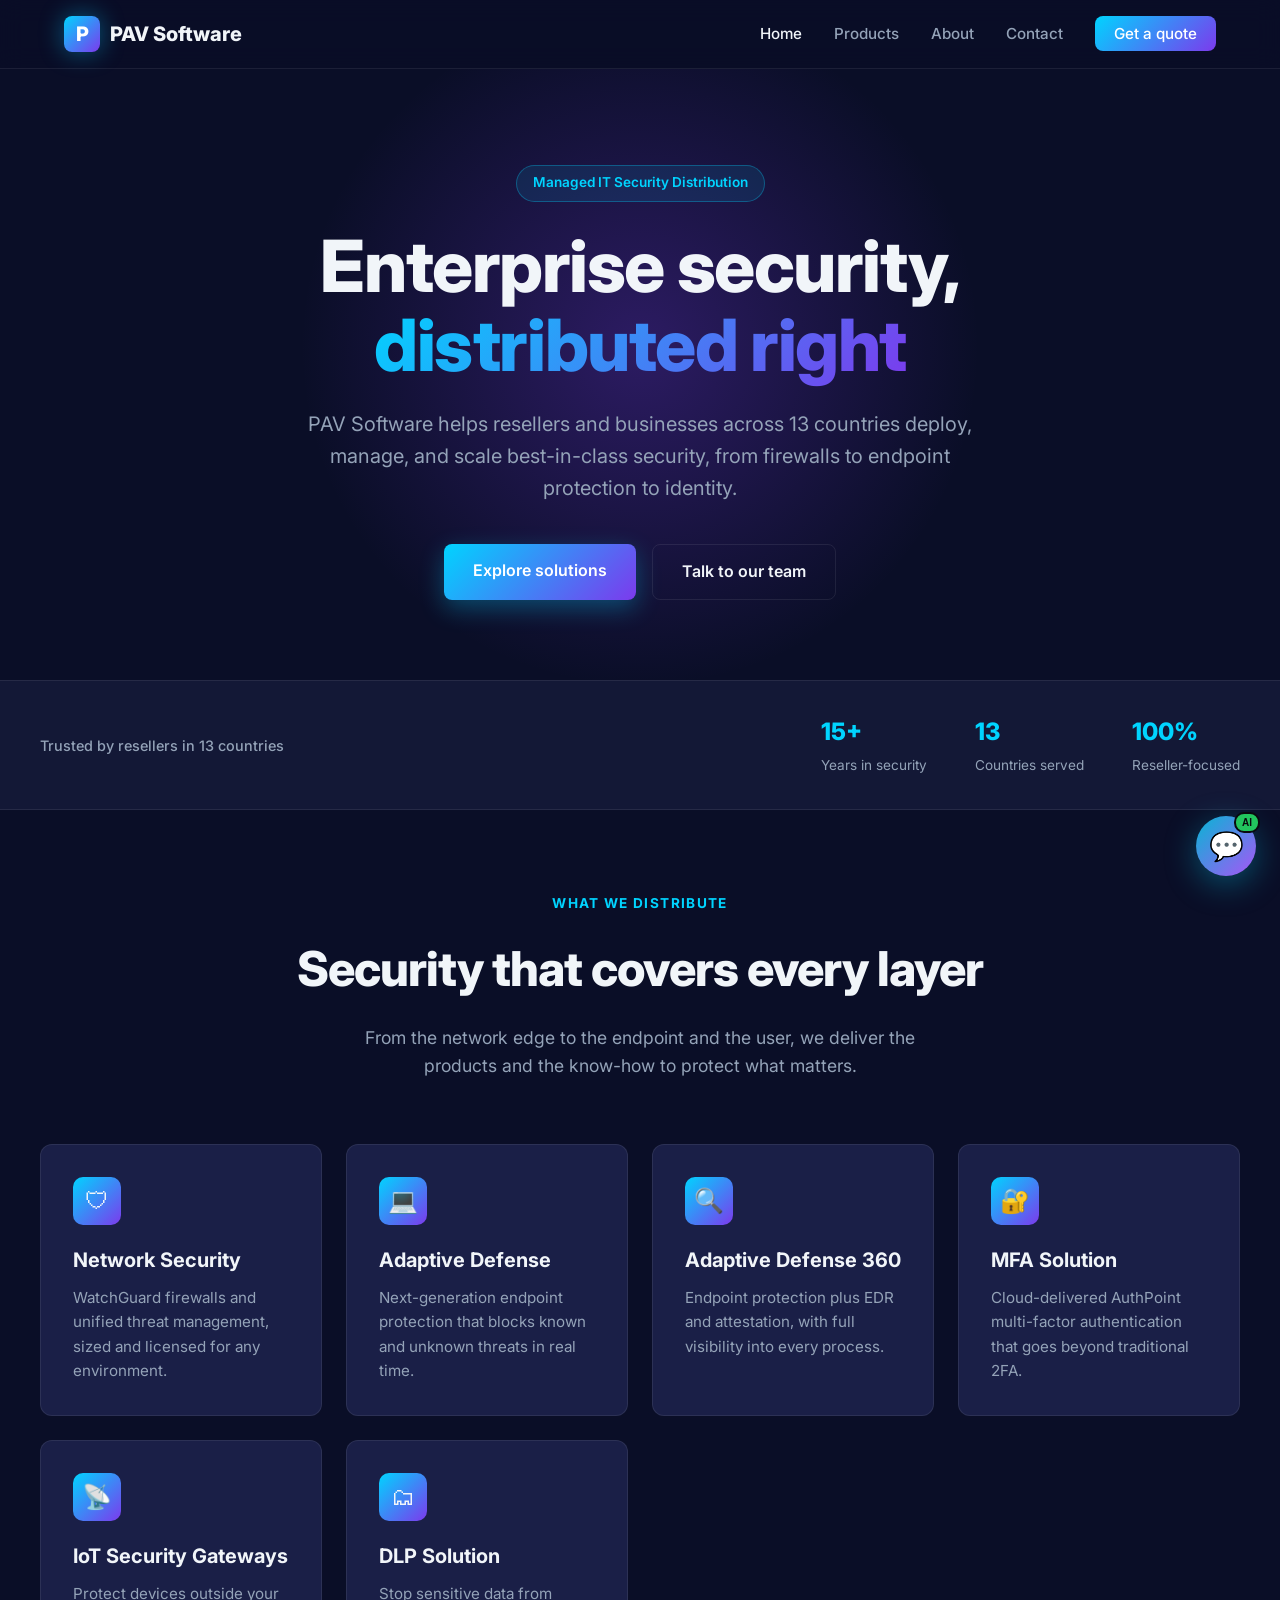
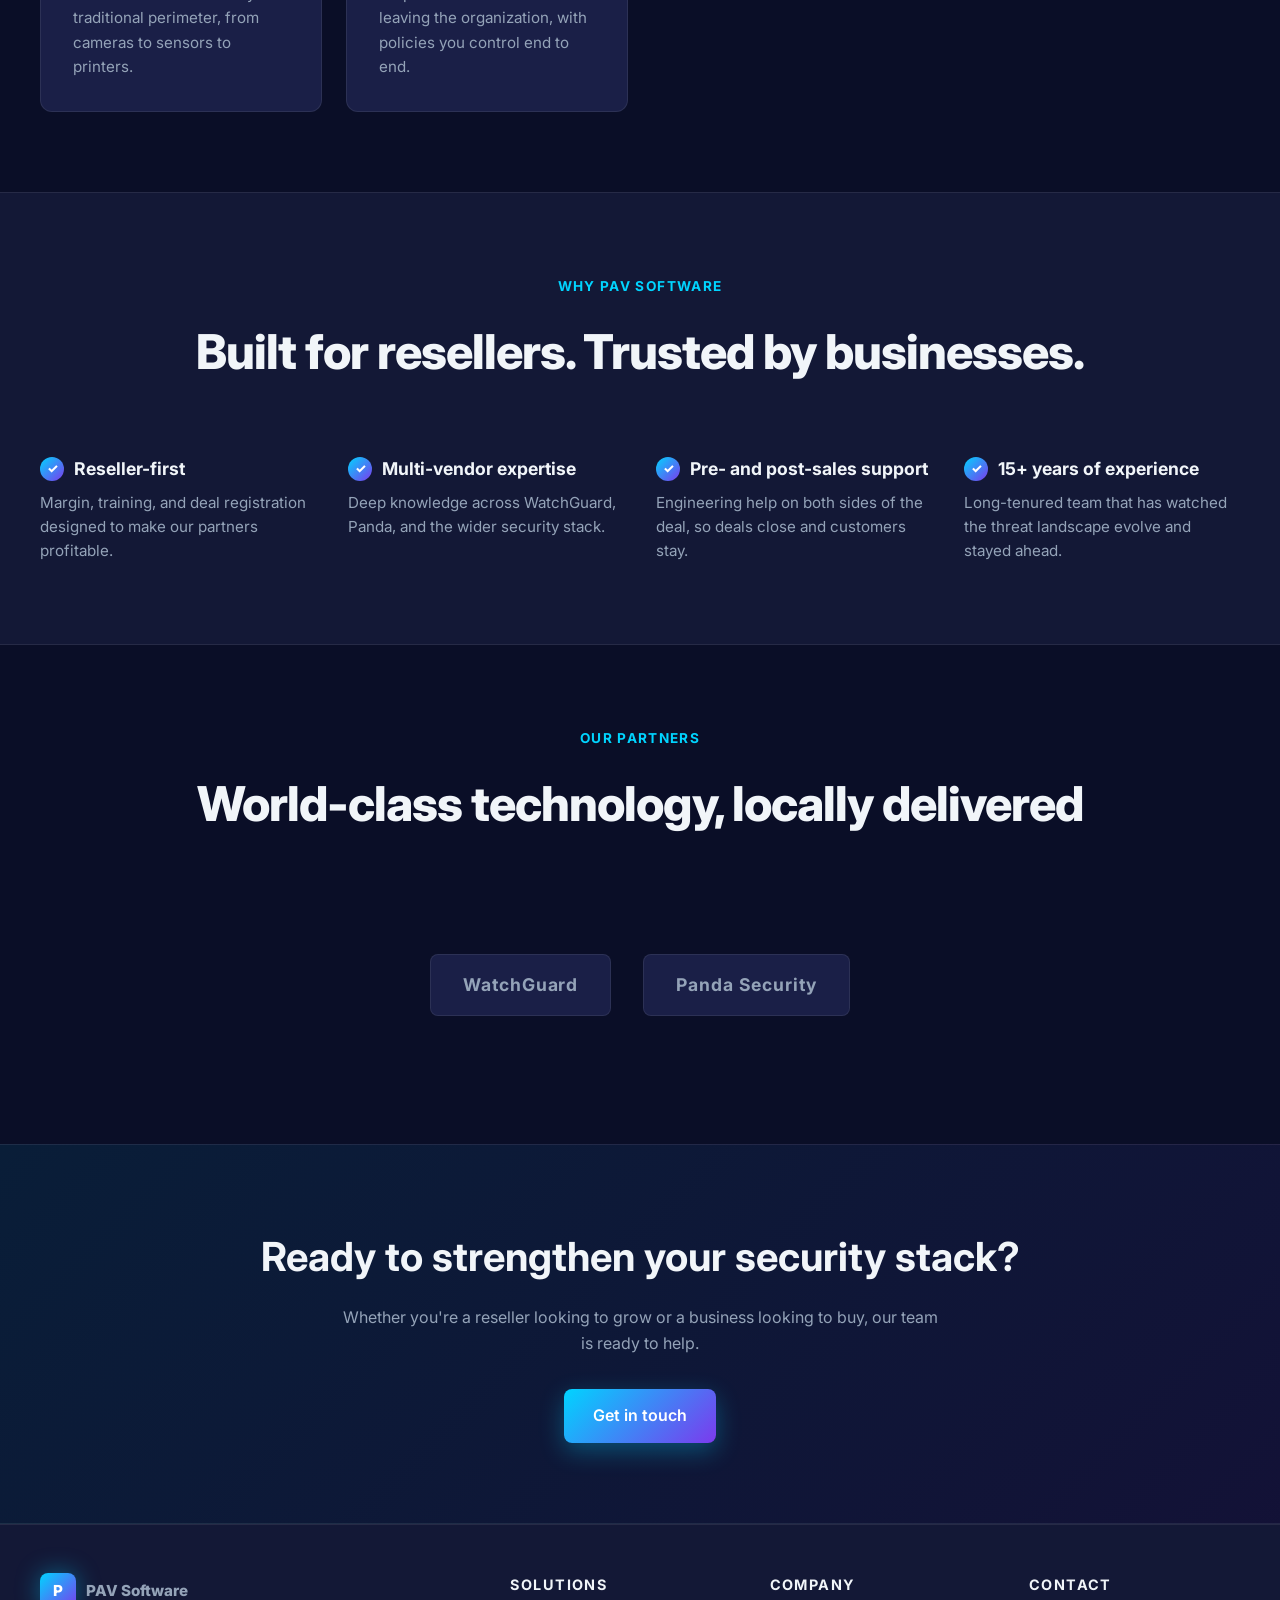
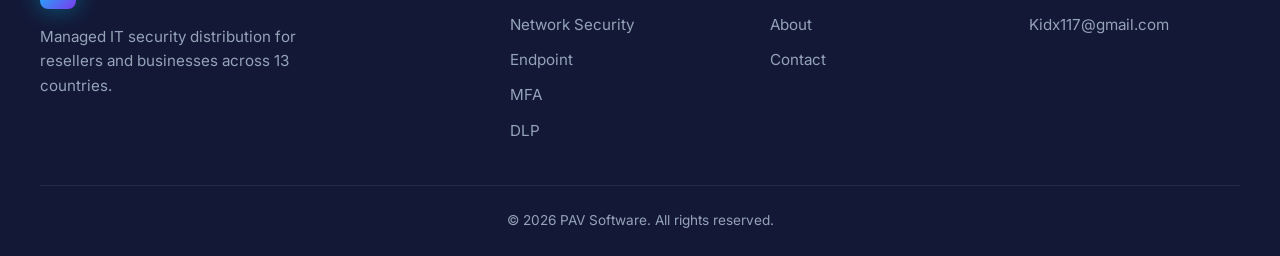
==== commit 00107573: "Remove phone and location from homepage footer" ====
--- a/index.html
+++ b/index.html
@@ -1,2 +1,2 @@
-<!DOCTYPE html><html lang="en"><head><meta charset="UTF-8"><meta name="viewport" content="width=device-width,initial-scale=1.0"><title>PAV Software - Enterprise Security Distribution</title><meta name="description" content="PAV Software is a managed IT security distributor helping resellers deliver world-class protection to businesses across 13 countries."><link rel="preconnect" href="https://fonts.googleapis.com"><link rel="preconnect" href="https://fonts.gstatic.com" crossorigin><link href="https://fonts.googleapis.com/css2?family=Inter:wght@400;500;600;700;800&display=swap" rel="stylesheet"><link rel="stylesheet" href="assets/style.css"></head><body><nav class="nav"><div class="nav-inner"><a href="index.html" class="brand"><span class="brand-mark">P</span><span>PAV Software</span></a><button class="nav-toggle" aria-label="Toggle menu">☰</button><ul class="nav-links"><li><a href="index.html" class="active">Home</a></li><li><a href="products.html">Products</a></li><li><a href="about.html">About</a></li><li><a href="contact.html">Contact</a></li><li><a href="contact.html" class="nav-cta">Get a quote</a></li></ul></div></nav><header class="hero"><div class="hero-content"><span class="hero-eyebrow">Managed IT Security Distribution</span><h1>Enterprise security, <span class="grad">distributed right</span></h1><p>PAV Software helps resellers and businesses across 13 countries deploy, manage, and scale best-in-class security, from firewalls to endpoint protection to identity.</p><div class="hero-cta"><a href="products.html" class="btn btn-primary">Explore solutions</a><a href="contact.html" class="btn btn-secondary">Talk to our team</a></div></div></header><section class="trust"><div class="trust-inner"><span class="trust-label">Trusted by resellers in 13 countries</span><div class="trust-stats"><div class="trust-sta"><strong>15+</strong><span>Years in security</span></div><div class="trust-stat"><strong>13</strong><span>Countries served</span></div><div class="trust-stat"><strong>100%</strong><span>Reseller-focused</span></div></div></div></section><section class="section"><div class="section-inner"><div class="section-head"><span class="section-eyebrow">What we distribute</span><h2>Security that covers every layer</h2><p class="section-subi">From the network edge to the endpoint and the user, we deliver the products and the know-how to protect what matters.</p></div><div class="grid"><div class="card"><div class="card-icon">🛡</div><h3>Network Security</h3><p>WatchGuard firewalls and unified threat management, sized and licensed for any environment.</p></div><div class="card"><div class="card-icon">💻</div><h3>Adaptive Defense</h3><p>Next-generation endpoint protection that blocks known and unknown threats in real time.</p></div><div class="card"><div class="card-icon">🔍</div><h3>Adaptive Defense 360</h3><p>Endpoint protection plus EDR and attestation, with full visibility into every process.</p></div><div class="card"><div class="card-icon">🔐</div><h3>MFA Solution</h3><p>Cloud-delivered AuthPoint multi-factor authentication that goes beyond traditional 2FA.</p></div><div class="card"><div class="card-icon">📡</div><h3>IoT Security Gateways</h3><p>Protect devices outside your traditional perimeter, from cameras to sensors to printers.</p></div><div class="card"><div class="card-icon">🗂</div><h3>DLP Solution</h3><p>Stop sensitive data from leaving the organization, with policies you control end to end.</p></div></div></div></section><section class="section why"><div class="section-inner"><div class="section-head"><span class="section-eyebrow">Why PAV Software</span><h2>Built for resellers. Trusted by businesses.</h2></div><div class="why-list"><div class="why-item"><h4><span class="check">✓</span> Reseller-first</h4><p>Margin, training, and deal registration designed to make our partners profitable.</p></div><div class="why-item"><h4><span class="check">✓</span> Multi-vendor expertise</h4><p>Deep knowledge across WatchGuard, Panda, and the wider security stack.</p></div><div class="why-item"><h4><span class="check">✓</span> Pre- and post-sales support</h4><p>Engineering help on both sides of the deal, so deals close and customers stay.</p></div><div class="why-item"><h4><span class="check">✓</span> 15+ years of experience</h4><p>Long-tenured team that has watched the threat landscape evolve and stayed ahead.</p></div></div></div></section><section class="section"><div class="section-inner"><div class="section-head"><span class="section-eyebrow">Our partners</span><h2>World-class technology, locally delivered</h2></div><div class="partners"><div class="partner">WatchGuard</div><div class="partner">Panda Security</div></div></div></section><section class="cta-banner"><h2>Ready to strengthen your security stack?</h2><p>Whether you're a reseller looking to grow or a business looking to buy, our team is ready to help.</p><a href="contact.html" class="btn btn-primary">Get in touch</a></section><footer class="footer"><div class="footer-inner"><div class="footer-brand"><a href="index.html" class="brand"><span class="brand-mark">P</span><span>PAV Software</span></a><p>Managed IT security distribution for resellers and businesses across 13 countries.</p></div><div><h4>Solutions</h4><ul><li><a href="products.html#network">Network Security</a></li><li><a href="products.html#endpoint">Endpoint</a></li><li><a href="products.html#mfa">MFA</a></li><li><a href="products.html#dlp">DLP</a></li></ul></div><div><h4>Company</h4><ul><li><a href="about.html">About</a></li><li><a href="contact.html">Contact</a></ul></div><div><h4>Contact</h4><ul><li><a href="mailto:Kidx117@gmail.com">Kidx117@gmail.com</a></li><li><a href="tel++35722441514">+357 22 441514</a></li><li>Nicosia, Cyprus</li></ul></div></div><div class="footer-bottom">© 2026 PAV Software. All rights reserved.</div></footer><script src="assets/script.js"></script>
+<!DOCTYPE html><html lang="en"><head><meta charset="UTF-8"><meta name="viewport" content="width=device-width,initial-scale=1.0"><title>PAV Software - Enterprise Security Distribution</title><meta name="description" content="PAV Software is a managed IT security distributor helping resellers deliver world-class protection to businesses across 13 countries."><link rel="preconnect" href="https://fonts.googleapis.com"><link rel="preconnect" href="https://fonts.gstatic.com" crossorigin><link href="https://fonts.googleapis.com/css2?family=Inter:wght@400;500;600;700;800&display=swap" rel="stylesheet"><link rel="stylesheet" href="assets/style.css"></head><body><nav class="nav"><div class="nav-inner"><a href="index.html" class="brand"><span class="brand-mark">P</span><span>PAV Software</span></a><button class="nav-toggle" aria-label="Toggle menu">☰</button><ul class="nav-links"><li><a href="index.html" class="active">Home</a></li><li><a href="products.html">Products</a></li><li><a href="about.html">About</a></li><li><a href="contact.html">Contact</a></li><li><a href="contact.html" class="nav-cta">Get a quote</a></li></ul></div></nav><header class="hero"><div class="hero-content"><span class="hero-eyebrow">Managed IT Security Distribution</span><h1>Enterprise security, <span class="grad">distributed right</span></h1><p>PAV Software helps resellers and businesses across 13 countries deploy, manage, and scale best-in-class security, from firewalls to endpoint protection to identity.</p><div class="hero-cta"><a href="products.html" class="btn btn-primary">Explore solutions</a><a href="contact.html" class="btn btn-secondary">Talk to our team</a></div></div></header><section class="trust"><div class="trust-inner"><span class="trust-label">Trusted by resellers in 13 countries</span><div class="trust-stats"><div class="trust-stat"><strong>15+</strong><span>Years in security</span></div><div class="trust-stat"><strong>13</strong><span>Countries served</span></div><div class="trust-stat"><strong>100%</strong><span>Reseller-focused</span></div></div></div></section><section class="section"><div class="section-inner"><div class="section-head"><span class="section-eyebrow">What we distribute</span><h2>Security that covers every layer</h2><p class="section-sub">From the network edge to the endpoint and the user, we deliver the products and the know-how to protect what matters.</p></div><div class="grid"><div class="card"><div class="card-icon">🛡</div><h3>Network Security</h3><p>WatchGuard firewalls and unified threat management, sized and licensed for any environment.</p></div><div class="card"><div class="card-icon">💻</div><h3>Adaptive Defense</h3><p>Next-generation endpoint protection that blocks known and unknown threats in real time.</p></div><div class="card"><div class="card-icon">🔍</div><h3>Adaptive Defense 360</h3><p>Endpoint protection plus EDR and attestation, with full visibility into every process.</p></div><div class="card"><div class="card-icon">🔐</div><h3>MFA Solution</h3><p>Cloud-delivered AuthPoint multi-factor authentication that goes beyond traditional 2FA.</p></div><div class="card"><div class="card-icon">📡</div><h3>IoT Security Gateways</h3><p>Protect devices outside your traditional perimeter, from cameras to sensors to printers.</p></div><div class="card"><div class="card-icon">🗂</div><h3>DLP Solution</h3><p>Stop sensitive data from leaving the organization, with policies you control end to end.</p></div></div></div></section><section class="section why"><div class="section-inner"><div class="section-head"><span class="section-eyebrow">Why PAV Software</span><h2>Built for resellers. Trusted by businesses.</h2></div><div class="why-list"><div class="why-item"><h4><span class="check">✓</span> Reseller-first</h4><p>Margin, training, and deal registration designed to make our partners profitable.</p></div><div class="why-item"><h4><span class="check">✓</span> Multi-vendor expertise</h4><p>Deep knowledge across WatchGuard, Panda, and the wider security stack.</p></div><div class="why-item"><h4><span class="check">✓</span> Pre- and post-sales support</h4><p>Engineering help on both sides of the deal, so deals close and customers stay.</p></div><div class="why-item"><h4><span class="check">✓</span> 15+ years of experience</h4><p>Long-tenured team that has watched the threat landscape evolve and stayed ahead.</p></div></div></div></section><section class="section"><div class="section-inner"><div class="section-head"><span class="section-eyebrow">Our partners</span><h2>World-class technology, locally delivered</h2></div><div class="partners"><div class="partner">WatchGuard</div><div class="partner">Panda Security</div></div></div></section><section class="cta-banner"><h2>Ready to strengthen your security stack?</h2><p>Whether you're a reseller looking to grow or a business looking to buy, our team is ready to help.</p><a href="contact.html" class="btn btn-primary">Get in touch</a></section><footer class="footer"><div class="footer-inner"><div class="footer-brand"><a href="index.html" class="brand"><span class="brand-mark">P</span><span>PAV Software</span></a><p>Managed IT security distribution for resellers and businesses across 13 countries.</p></div><div><h4>Solutions</h4><ul><li><a href="products.html#network">Network Security</a></li><li><a href="products.html#endpoint">Endpoint</a></li><li><a href="products.html#mfa">MFA</a></li><li><a href="products.html#dlp">DLP</a></li></ul></div><div><h4>Company</h4><ul><li><a href="about.html">About</a></li><li><a href="contact.html">Contact</a></li></ul></div><div><h4>Contact</h4><ul><li><a href="mailto:Kidx117@gmail.com">Kidx117@gmail.com</a></li></ul></div></div><div class="footer-bottom">© 2026 PAV Software. All rights reserved.</div></footer><script src="assets/script.js"></script>
 <script src="assets/chat.js"></script></body></html>
